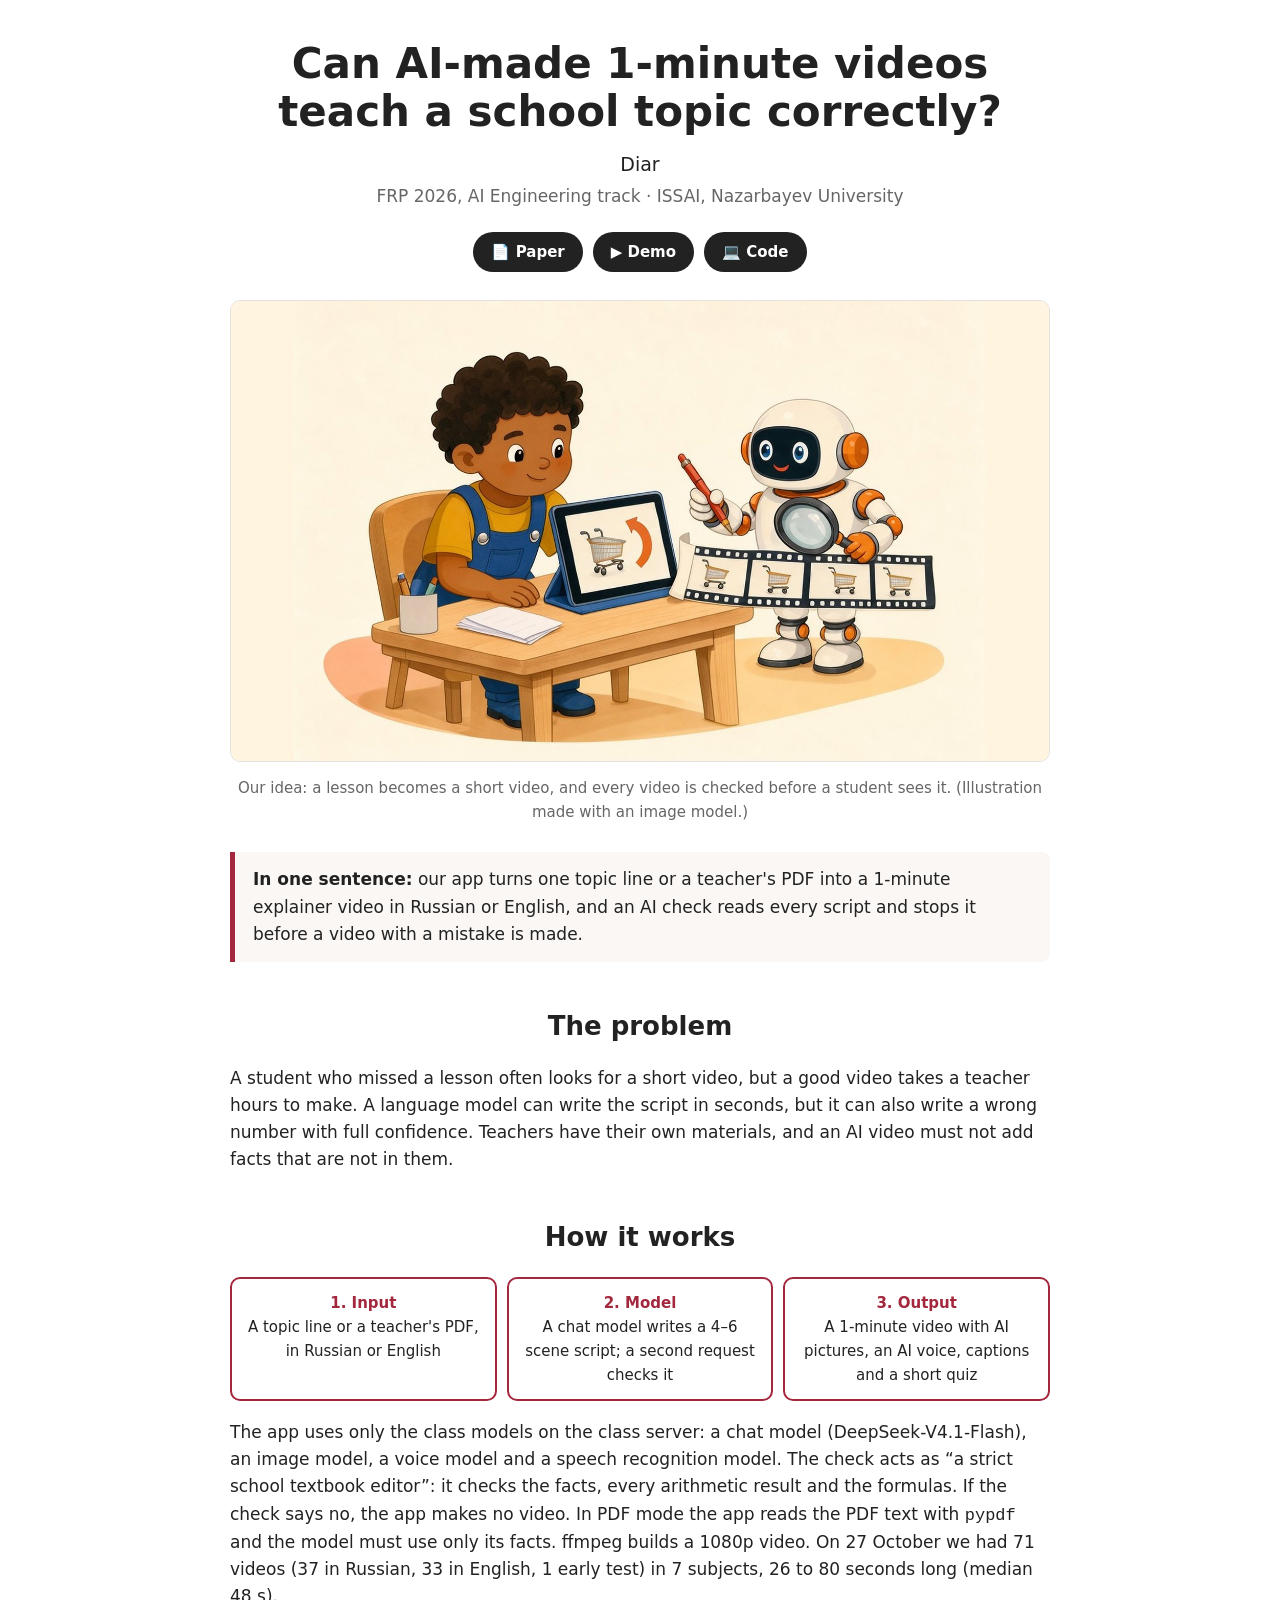
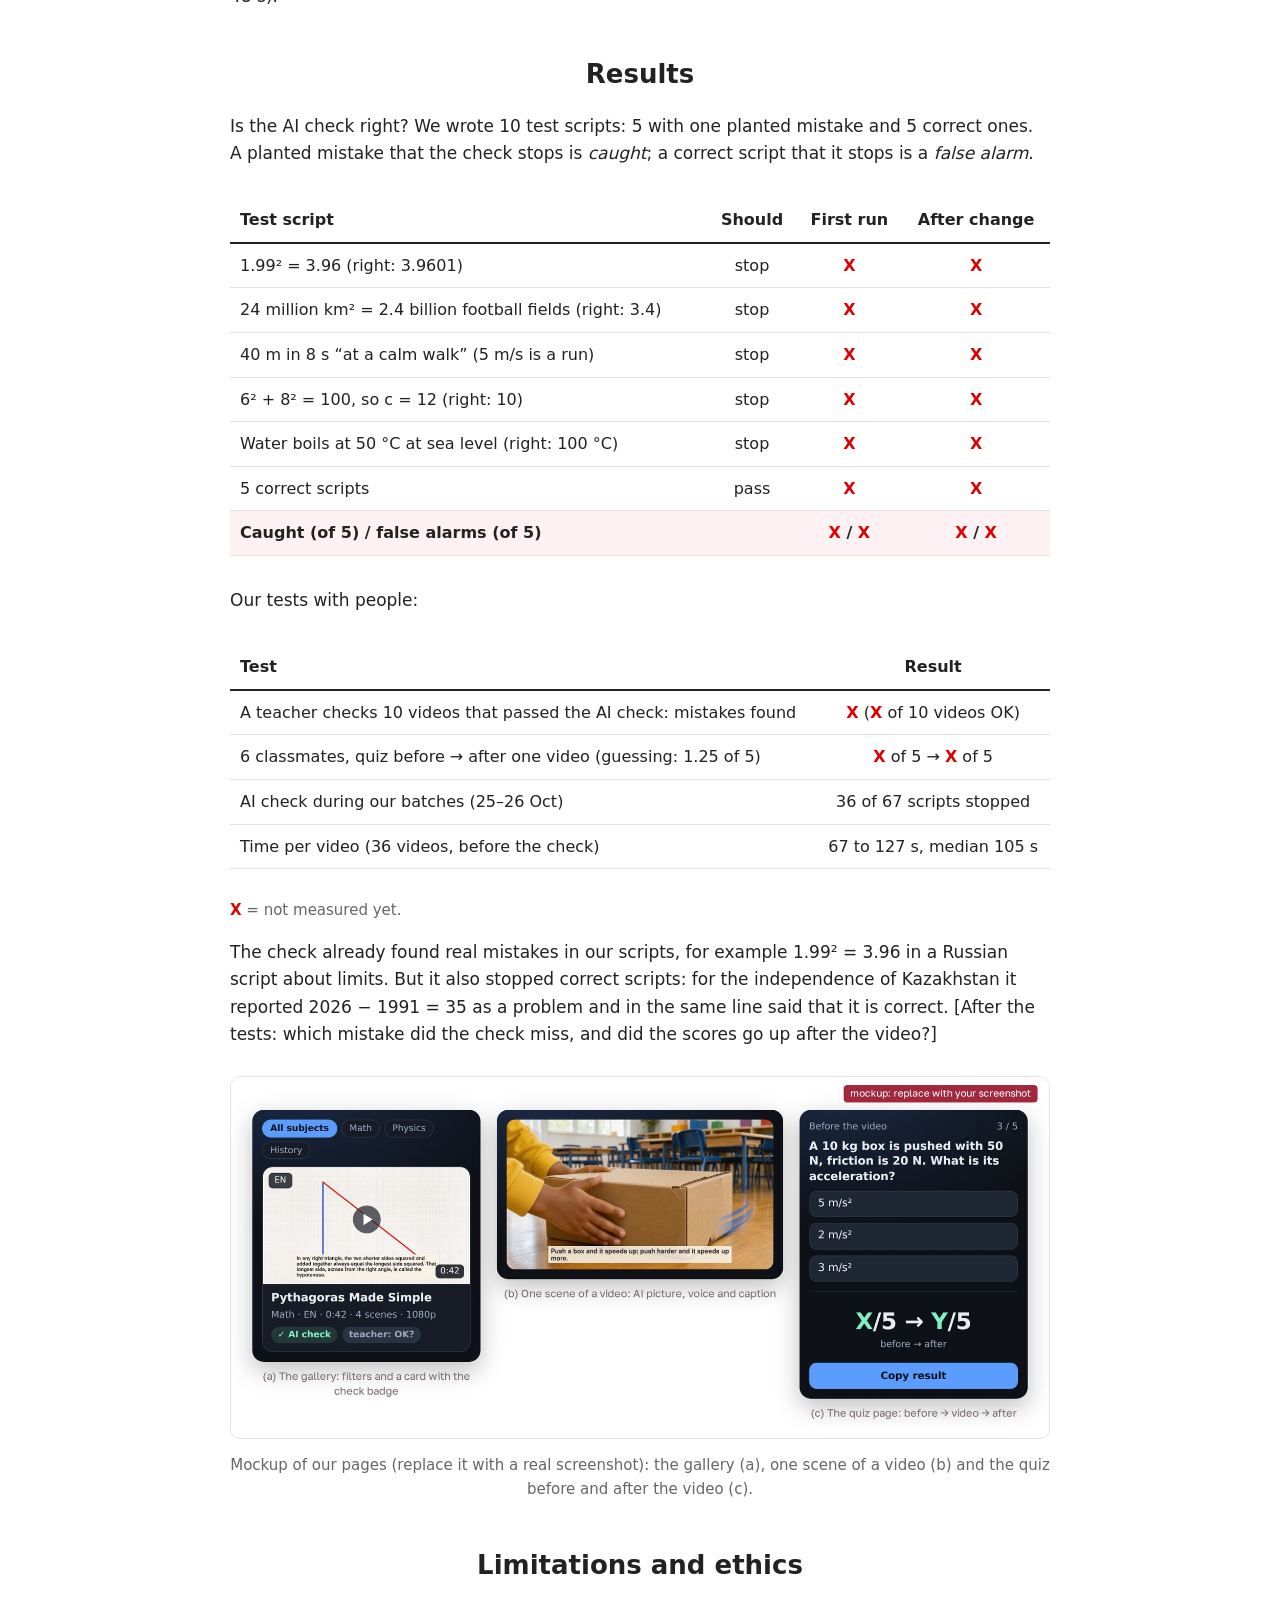
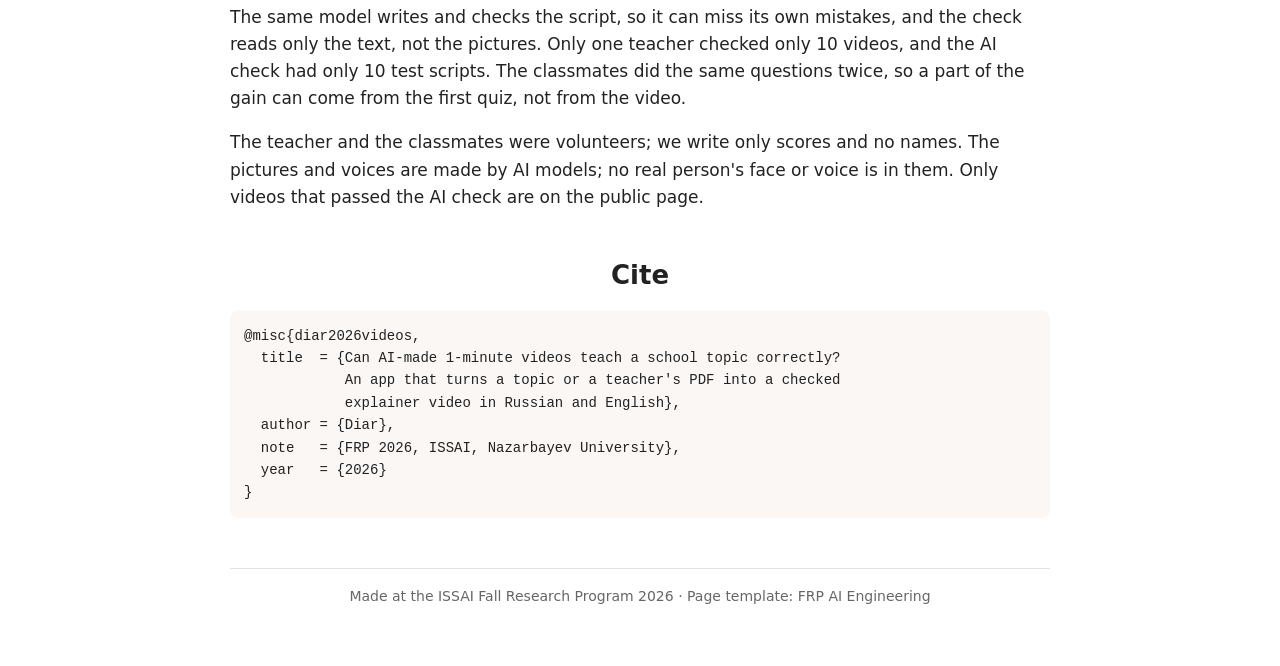
==== projects/diar-page/index.html @ a4175be6 "Project page: checked school videos (Diar)" ====
<!doctype html>
<!-- Our project page (FRP 2026). Filled from our paper kit (diar-paper/main.tex).
     Replace every [link] with a real link. Every red X is a number we have NOT measured yet:
     put in the same number as in our paper, or delete the sentence. Never invent a number.
     images/demo.jpg is a mockup: replace it with a real screenshot of our page (same name).
     Names: use first names only, and only after your mentor says the parents agreed. -->
<html lang="en">
<head>
<meta charset="utf-8">
<meta name="viewport" content="width=device-width, initial-scale=1">
<title>Checked 1-minute school videos — FRP 2026</title>
<meta name="description" content="An app that turns a topic or a teacher's PDF into a checked 1-minute explainer video in Russian and English.">
<style>
  :root { --accent: #A3283D; --ink: #222; --muted: #666; --line: #e6e1df; --soft: #faf7f5; }
  * { box-sizing: border-box; }
  body { margin: 0; font: 17px/1.6 system-ui, -apple-system, "Segoe UI", Roboto, sans-serif; color: var(--ink); background: #fff; }
  main { max-width: 860px; margin: 0 auto; padding: 40px 20px 60px; }
  header { text-align: center; }
  h1 { font-size: clamp(28px, 5vw, 42px); line-height: 1.15; margin: 0 0 12px; }
  .authors { font-size: 19px; } .aff { color: var(--muted); margin-top: 4px; }
  .links { display: flex; flex-wrap: wrap; gap: 10px; justify-content: center; margin: 22px 0 8px; }
  .links a { background: var(--ink); color: #fff; text-decoration: none; padding: 8px 18px; border-radius: 999px; font-weight: 600; font-size: 15px; }
  .links a.soon { background: #bbb; pointer-events: none; }
  figure { margin: 28px 0; } figure img { width: 100%; border-radius: 10px; border: 1px solid var(--line); }
  figcaption { color: var(--muted); font-size: 15px; text-align: center; margin-top: 6px; }
  h2 { font-size: 26px; margin: 44px 0 10px; text-align: center; }
  .tldr { background: var(--soft); border-left: 5px solid var(--accent); padding: 14px 18px; border-radius: 0 8px 8px 0; }
  .steps { display: grid; grid-template-columns: repeat(auto-fit, minmax(150px, 1fr)); gap: 10px; margin: 18px 0; }
  .steps div { border: 2px solid var(--accent); border-radius: 10px; padding: 12px; text-align: center; font-size: 15px; }
  .steps b { display: block; color: var(--accent); }
  table { width: 100%; border-collapse: collapse; font-size: 16px; margin: 14px 0; }
  th, td { padding: 9px 10px; border-bottom: 1px solid var(--line); text-align: center; }
  th { border-bottom: 2px solid var(--ink); } td:first-child, th:first-child { text-align: left; }
  tr.best td { font-weight: 700; background: #fdf1f3; }
  .table-wrap { overflow-x: auto; }
  @media (max-width: 600px) { table { font-size: 13px; } th, td { padding: 7px 3px; } }
  .x { color: #d00; font-weight: 700; }
  .note { color: var(--muted); font-size: 15px; }
  pre { background: var(--soft); padding: 14px; border-radius: 8px; overflow-x: auto; font-size: 14px; }
  footer { color: var(--muted); font-size: 14px; text-align: center; margin-top: 50px; border-top: 1px solid var(--line); padding-top: 16px; }
</style>
</head>
<body>
<main>
  <header>
    <h1>Can AI-made 1-minute videos teach a school topic correctly?</h1>
    <div class="authors">Diar</div>
    <div class="aff">FRP 2026, AI Engineering track · ISSAI, Nazarbayev University</div>
    <div class="links">
      <a href="[link]">📄 Paper</a>
      <a href="[link]">▶ Demo</a>
      <a href="[link]">💻 Code</a>
    </div>
  </header>

  <figure>
    <img src="images/teaser.jpg" alt="A student at a tablet and a robot that checks a film strip with a magnifying glass">
    <figcaption>Our idea: a lesson becomes a short video, and every video is checked before a student sees it. (Illustration made with an image model.)</figcaption>
  </figure>

  <p class="tldr"><b>In one sentence:</b> our app turns one topic line or a teacher's PDF into a 1-minute explainer video in Russian or English, and an AI check reads every script and stops it before a video with a mistake is made.</p>

  <h2>The problem</h2>
  <p>A student who missed a lesson often looks for a short video, but a good video takes a teacher hours to make. A language model can write the script in seconds, but it can also write a wrong number with full confidence. Teachers have their own materials, and an AI video must not add facts that are not in them.</p>

  <h2>How it works</h2>
  <div class="steps">
    <div><b>1. Input</b>A topic line or a teacher's PDF, in Russian or English</div>
    <div><b>2. Model</b>A chat model writes a 4–6 scene script; a second request checks it</div>
    <div><b>3. Output</b>A 1-minute video with AI pictures, an AI voice, captions and a short quiz</div>
  </div>
  <p>The app uses only the class models on the class server: a chat model (DeepSeek-V4.1-Flash), an image model, a voice model and a speech recognition model. The check acts as “a strict school textbook editor”: it checks the facts, every arithmetic result and the formulas. If the check says no, the app makes no video. In PDF mode the app reads the PDF text with <code>pypdf</code> and the model must use only its facts. ffmpeg builds a 1080p video. On 27 October we had 71 videos (37 in Russian, 33 in English, 1 early test) in 7 subjects, 26 to 80 seconds long (median 48 s).</p>

  <h2>Results</h2>
  <p>Is the AI check right? We wrote 10 test scripts: 5 with one planted mistake and 5 correct ones. A planted mistake that the check stops is <i>caught</i>; a correct script that it stops is a <i>false alarm</i>.</p>
  <div class="table-wrap"><table>
    <tr><th>Test script</th><th>Should</th><th>First run</th><th>After change</th></tr>
    <tr><td>1.99² = 3.96 (right: 3.9601)</td><td>stop</td><td><span class="x">X</span></td><td><span class="x">X</span></td></tr>
    <tr><td>24 million km² = 2.4 billion football fields (right: 3.4)</td><td>stop</td><td><span class="x">X</span></td><td><span class="x">X</span></td></tr>
    <tr><td>40 m in 8 s “at a calm walk” (5 m/s is a run)</td><td>stop</td><td><span class="x">X</span></td><td><span class="x">X</span></td></tr>
    <tr><td>6² + 8² = 100, so c = 12 (right: 10)</td><td>stop</td><td><span class="x">X</span></td><td><span class="x">X</span></td></tr>
    <tr><td>Water boils at 50 °C at sea level (right: 100 °C)</td><td>stop</td><td><span class="x">X</span></td><td><span class="x">X</span></td></tr>
    <tr><td>5 correct scripts</td><td>pass</td><td><span class="x">X</span></td><td><span class="x">X</span></td></tr>
    <tr class="best"><td>Caught (of 5) / false alarms (of 5)</td><td></td><td><span class="x">X</span> / <span class="x">X</span></td><td><span class="x">X</span> / <span class="x">X</span></td></tr>
  </table></div>
  <p>Our tests with people:</p>
  <div class="table-wrap"><table>
    <tr><th>Test</th><th>Result</th></tr>
    <tr><td>A teacher checks 10 videos that passed the AI check: mistakes found</td><td><span class="x">X</span> (<span class="x">X</span> of 10 videos OK)</td></tr>
    <tr><td>6 classmates, quiz before → after one video (guessing: 1.25 of 5)</td><td><span class="x">X</span> of 5 → <span class="x">X</span> of 5</td></tr>
    <tr><td>AI check during our batches (25–26 Oct)</td><td>36 of 67 scripts stopped</td></tr>
    <tr><td>Time per video (36 videos, before the check)</td><td>67 to 127 s, median 105 s</td></tr>
  </table></div>
  <p class="note"><span class="x">X</span> = not measured yet.</p>
  <p>The check already found real mistakes in our scripts, for example 1.99² = 3.96 in a Russian script about limits. But it also stopped correct scripts: for the independence of Kazakhstan it reported 2026 − 1991 = 35 as a problem and in the same line said that it is correct. [After the tests: which mistake did the check miss, and did the scores go up after the video?]</p>

  <figure>
    <img src="images/demo.jpg" alt="Mockup of the app: the video gallery, one scene of a video and the quiz page">
    <figcaption>Mockup of our pages (replace it with a real screenshot): the gallery (a), one scene of a video (b) and the quiz before and after the video (c).</figcaption>
  </figure>

  <h2>Limitations and ethics</h2>
  <p>The same model writes and checks the script, so it can miss its own mistakes, and the check reads only the text, not the pictures. Only one teacher checked only 10 videos, and the AI check had only 10 test scripts. The classmates did the same questions twice, so a part of the gain can come from the first quiz, not from the video.</p>
  <p>The teacher and the classmates were volunteers; we write only scores and no names. The pictures and voices are made by AI models; no real person's face or voice is in them. Only videos that passed the AI check are on the public page.</p>

  <h2>Cite</h2>
<pre>@misc{diar2026videos,
  title  = {Can AI-made 1-minute videos teach a school topic correctly?
            An app that turns a topic or a teacher's PDF into a checked
            explainer video in Russian and English},
  author = {Diar},
  note   = {FRP 2026, ISSAI, Nazarbayev University},
  year   = {2026}
}</pre>

  <footer>Made at the ISSAI Fall Research Program 2026 · Page template: FRP AI Engineering</footer>
</main>
</body>
</html>
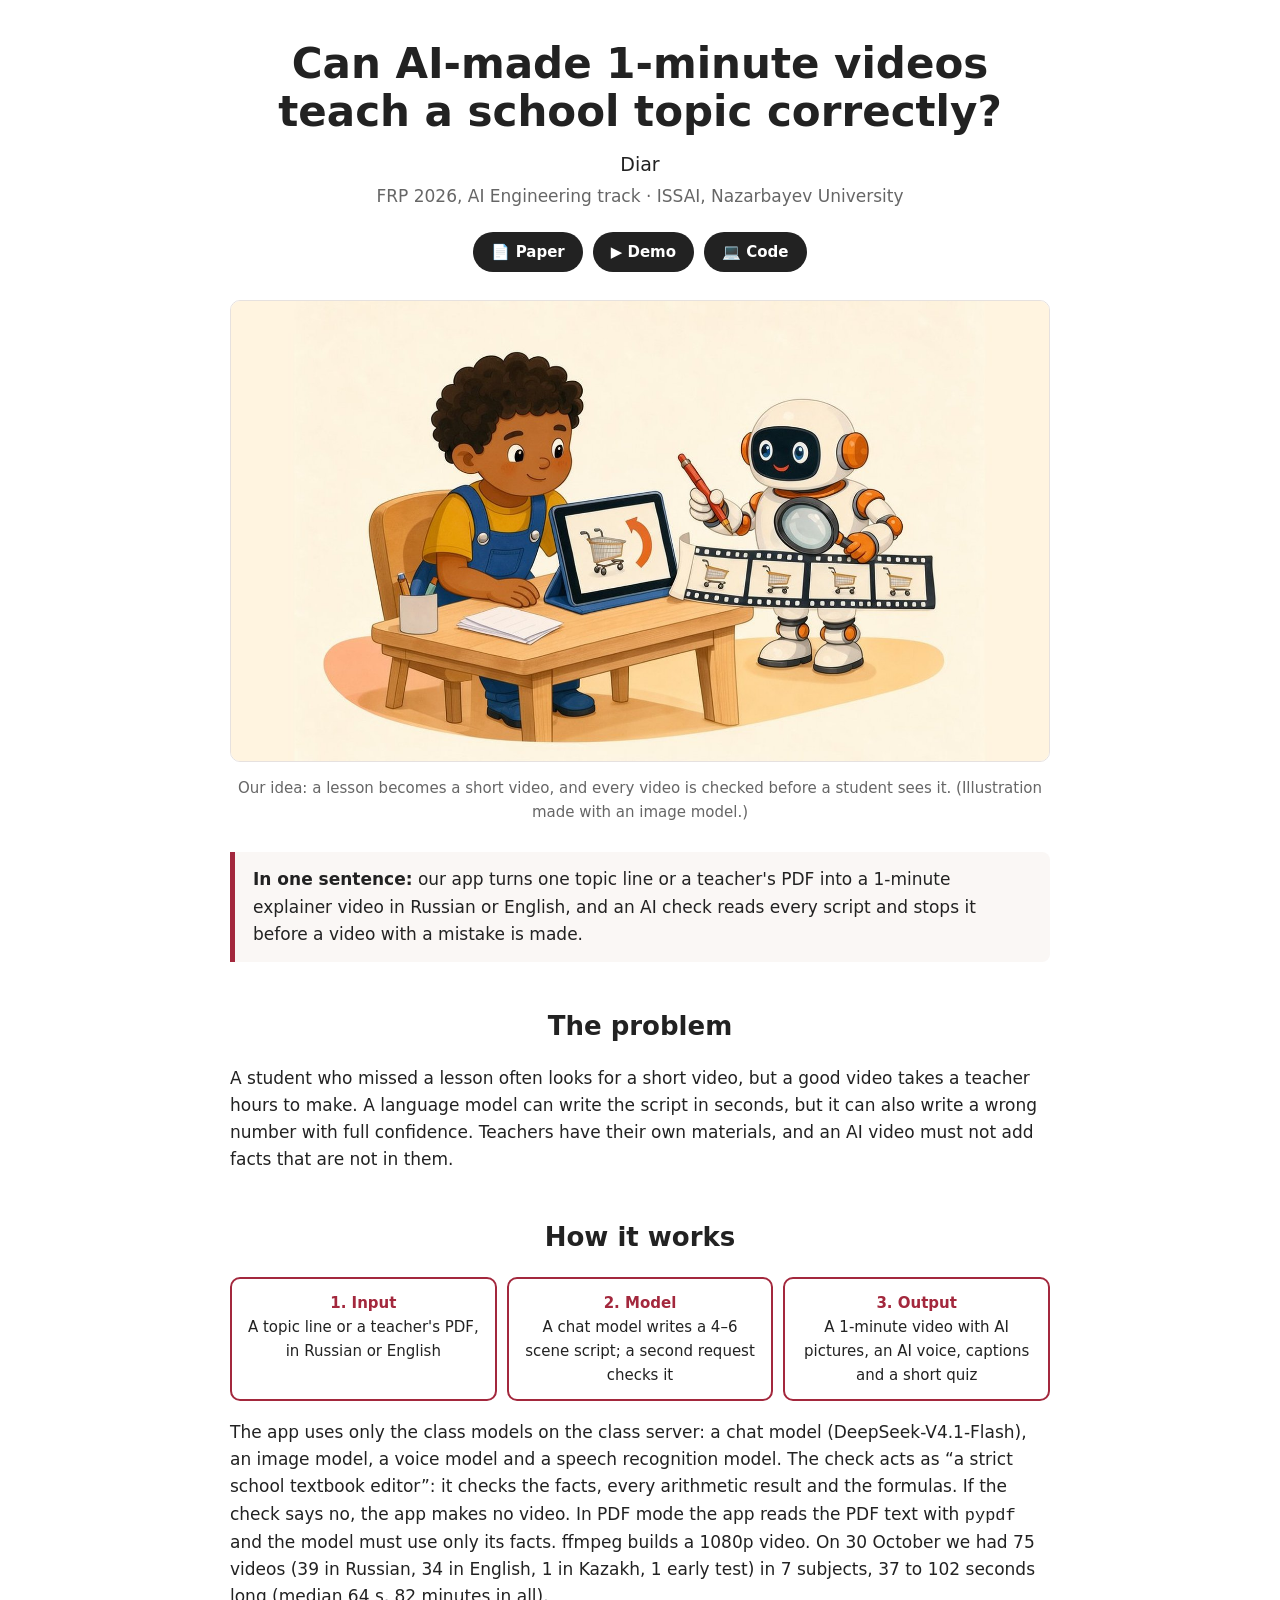
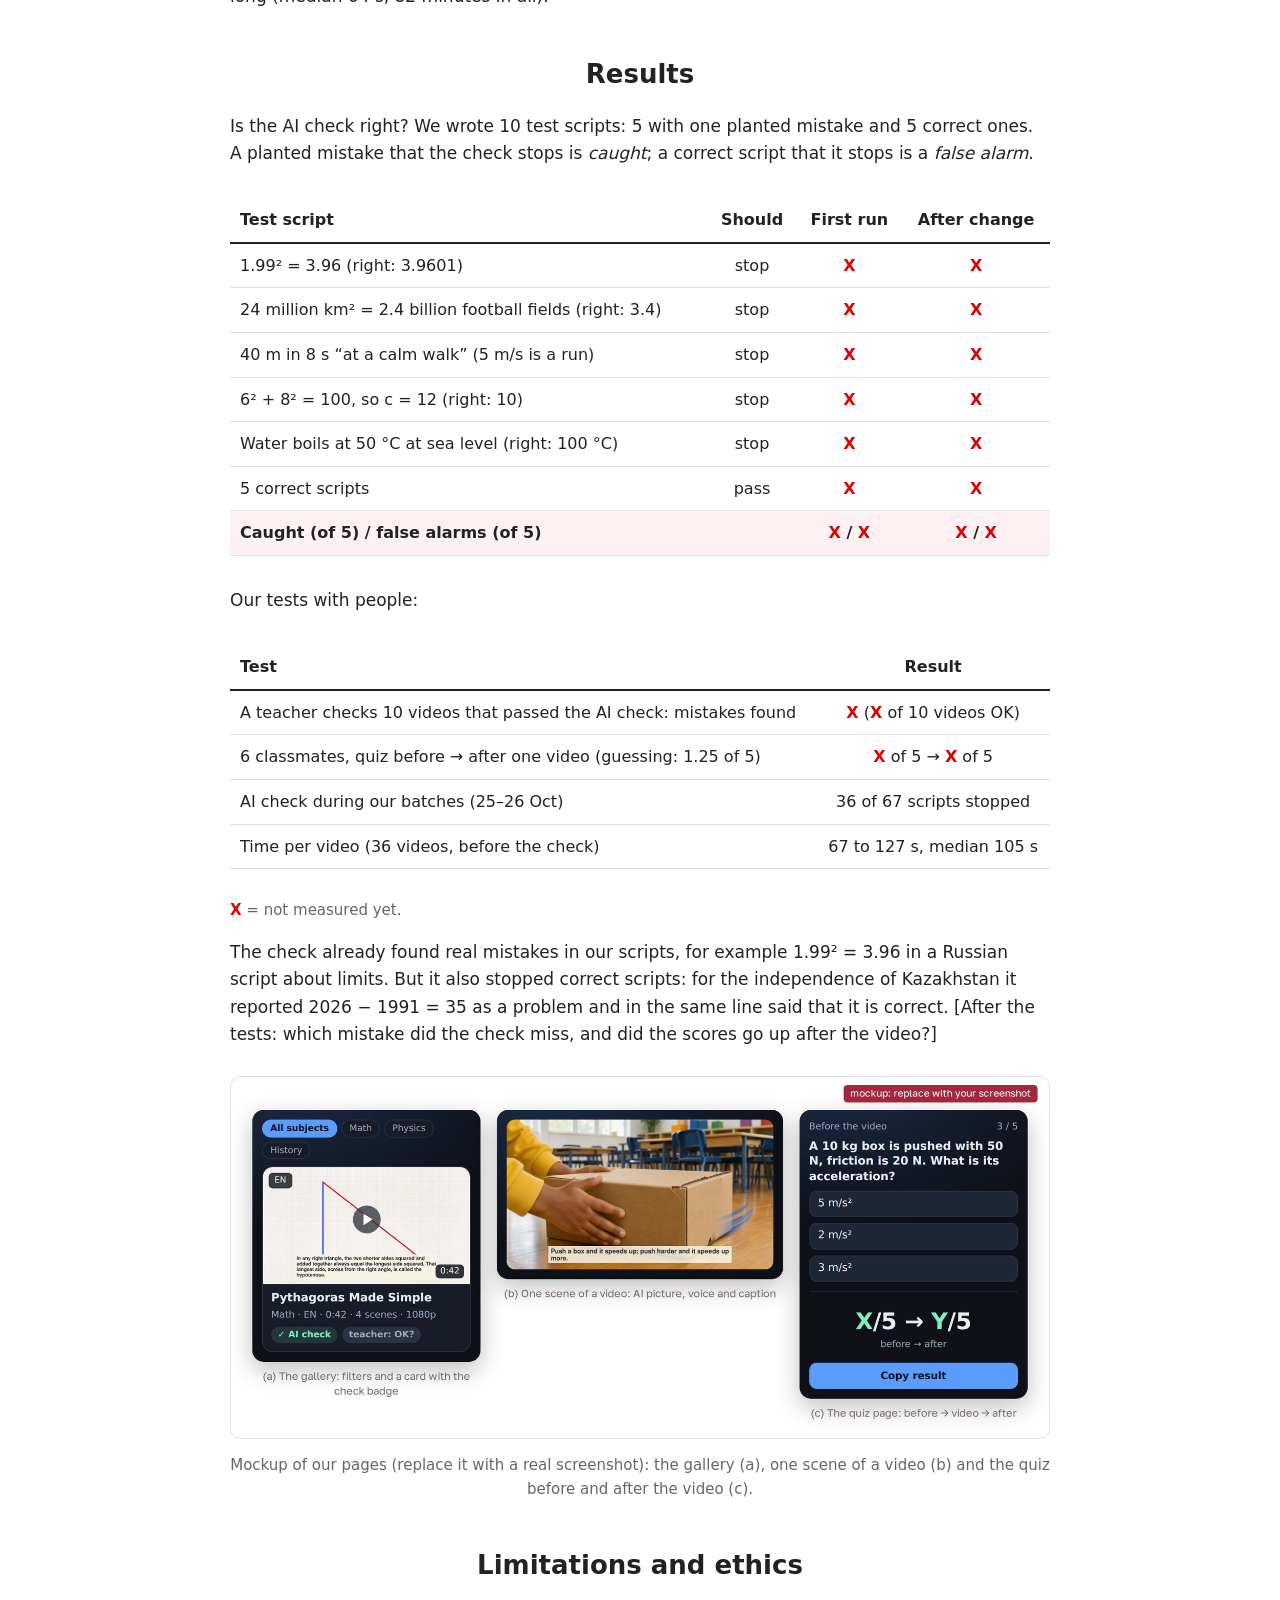
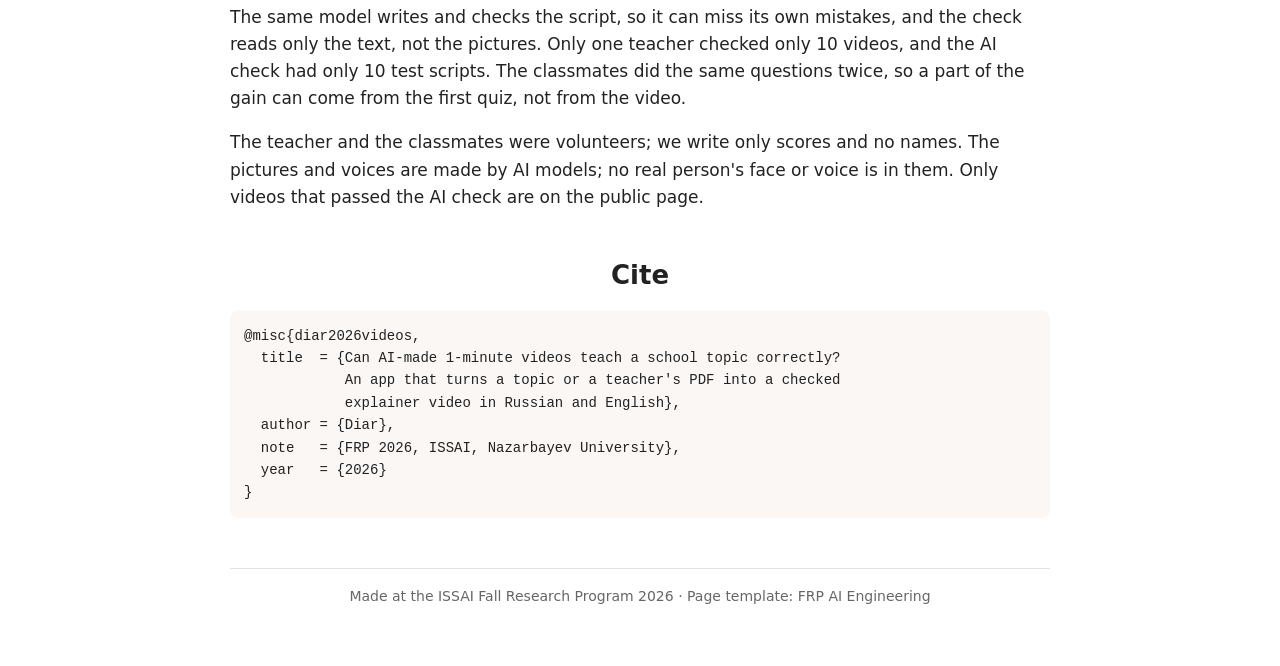
==== commit f6139b7e: "Pages: cache-busting versions so the newest catalog loads" ====
--- a/projects/diar-page/index.html
+++ b/projects/diar-page/index.html
@@ -48,8 +48,8 @@
     <div class="aff">FRP 2026, AI Engineering track · ISSAI, Nazarbayev University</div>
     <div class="links">
       <a href="[link]">📄 Paper</a>
-      <a href="[link]">▶ Demo</a>
-      <a href="[link]">💻 Code</a>
+      <a href="https://basiggs.github.io/frp-2026/projects/school-video/pages/?v=2">▶ Demo</a>
+      <a href="https://github.com/Basiggs/frp-2026">💻 Code</a>
     </div>
   </header>
 
@@ -69,7 +69,7 @@
     <div><b>2. Model</b>A chat model writes a 4–6 scene script; a second request checks it</div>
     <div><b>3. Output</b>A 1-minute video with AI pictures, an AI voice, captions and a short quiz</div>
   </div>
-  <p>The app uses only the class models on the class server: a chat model (DeepSeek-V4.1-Flash), an image model, a voice model and a speech recognition model. The check acts as “a strict school textbook editor”: it checks the facts, every arithmetic result and the formulas. If the check says no, the app makes no video. In PDF mode the app reads the PDF text with <code>pypdf</code> and the model must use only its facts. ffmpeg builds a 1080p video. On 27 October we had 71 videos (37 in Russian, 33 in English, 1 early test) in 7 subjects, 26 to 80 seconds long (median 48 s).</p>
+  <p>The app uses only the class models on the class server: a chat model (DeepSeek-V4.1-Flash), an image model, a voice model and a speech recognition model. The check acts as “a strict school textbook editor”: it checks the facts, every arithmetic result and the formulas. If the check says no, the app makes no video. In PDF mode the app reads the PDF text with <code>pypdf</code> and the model must use only its facts. ffmpeg builds a 1080p video. On 30 October we had 75 videos (39 in Russian, 34 in English, 1 in Kazakh, 1 early test) in 7 subjects, 37 to 102 seconds long (median 64 s, 82 minutes in all).</p>
 
   <h2>Results</h2>
   <p>Is the AI check right? We wrote 10 test scripts: 5 with one planted mistake and 5 correct ones. A planted mistake that the check stops is <i>caught</i>; a correct script that it stops is a <i>false alarm</i>.</p>
